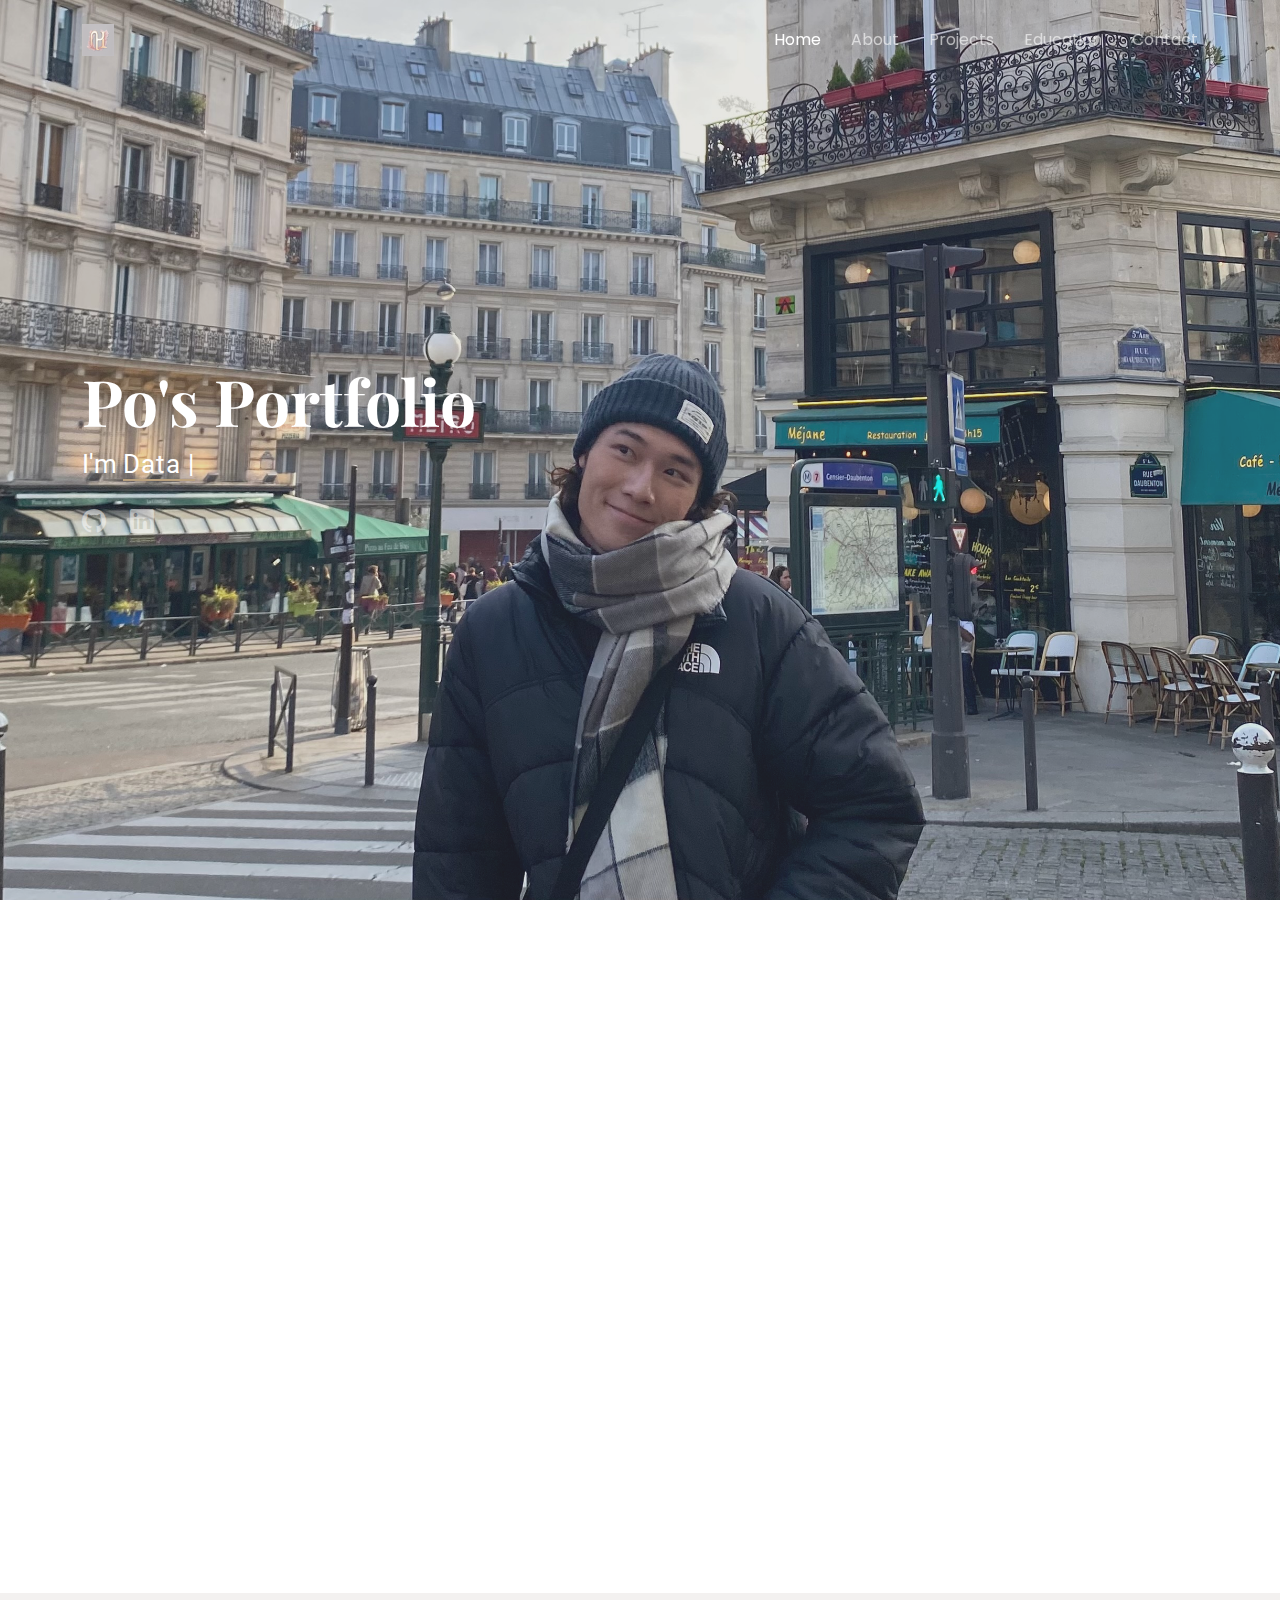
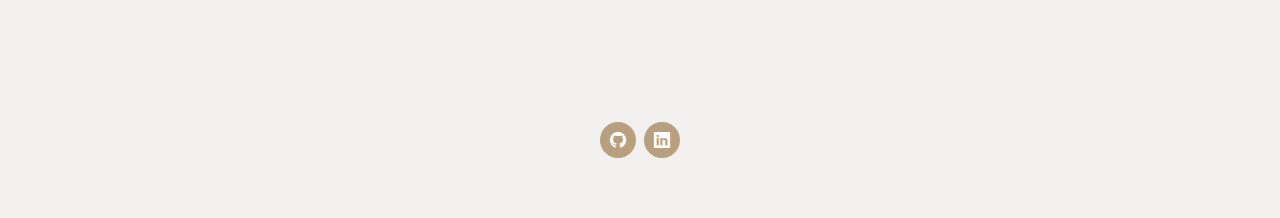
==== index.html @ 0074f0f7 "First_P" ====
<!DOCTYPE html>
<html lang="en">

<head>
  <meta charset="utf-8">
  <meta content="width=device-width, initial-scale=1.0" name="viewport">
  <title>Po - Portfolio</title>
  <meta name="description" content="">
  <meta name="keywords" content="">

  <!-- Favicons -->
  <link href="assets/img/cropped-Logo.png" rel="icon">
  <link href="assets/img/cropped-Logo.png" rel="apple-touch-icon">

  <!-- Fonts -->
  <link href="https://fonts.googleapis.com" rel="preconnect">
  <link href="https://fonts.gstatic.com" rel="preconnect" crossorigin>
  <link
    href="https://fonts.googleapis.com/css2?family=Roboto:ital,wght@0,100;0,300;0,400;0,500;0,700;0,900;1,100;1,300;1,400;1,500;1,700;1,900&family=Poppins:ital,wght@0,100;0,200;0,300;0,400;0,500;0,600;0,700;0,800;0,900;1,100;1,200;1,300;1,400;1,500;1,600;1,700;1,800;1,900&family=Playfair+Display:ital,wght@0,400;0,500;0,600;0,700;0,800;0,900;1,400;1,500;1,600;1,700;1,800;1,900&display=swap"
    rel="stylesheet">

  <!-- Vendor CSS Files -->
  <link href="assets/vendor/bootstrap/css/bootstrap.min.css" rel="stylesheet">
  <link href="assets/vendor/bootstrap-icons/bootstrap-icons.css" rel="stylesheet">
  <link href="assets/vendor/aos/aos.css" rel="stylesheet">
  <link href="assets/vendor/swiper/swiper-bundle.min.css" rel="stylesheet">
  <link href="assets/vendor/glightbox/css/glightbox.min.css" rel="stylesheet">

  <!-- Main CSS File -->
  <link href="assets/css/main.css" rel="stylesheet">

  <!-- =======================================================
  * Template Name: Folio
  * Template URL: https://bootstrapmade.com/folio-bootstrap-portfolio-template/
  * Updated: Aug 08 2024 with Bootstrap v5.3.3
  * Author: BootstrapMade.com
  * License: https://bootstrapmade.com/license/
  ======================================================== -->
</head>

<body class="index-page">

  <header id="header" class="header d-flex align-items-center fixed-top">
    <div class="container-fluid container-xl position-relative d-flex align-items-center justify-content-between">

      <a href="index.html" class="logo d-flex align-items-center">
        <!-- Uncomment the line below if you also wish to use an image logo -->
        <!-- <img src="assets/img/logo.png" alt=""> -->
        <img src="assets/img/cropped-Logo.png" alt="Po's Portfolio">
      </a>

      <nav id="navmenu" class="navmenu">
        <ul>
          <li><a href="#hero" class="active">Home</a></li>
          <li><a href="#about">About</a></li>
          <li><a href="#portfolio">Projects</a></li>
          <li><a href="#education">Education</a></li>
          <li><a href="#contact">Contact</a></li>

          <!-- <li class="dropdown"><a href="#"><span>Languages</span> <i class="bi bi-chevron-down toggle-dropdown"></i></a>
            <ul>
              <li><a href="#">English</a></li>
              <li><a href="#">中文</a></li>
              <li><a href="#">Français</a></li>
            </ul>
          </li> -->
        </ul>
        <i class="mobile-nav-toggle d-xl-none bi bi-list"></i>
      </nav>

    </div>
  </header>

  <main class="main">

    <!-- Hero Section -->
    <section id="hero" class="hero section dark-background">

      <img src="assets/img/main.jpeg" alt="" data-aos="fade-in">

      <div class="container" data-aos="fade-up" data-aos-delay="100">
        <h2>Po's Portfolio<br></h2>
        <p>I'm <span class="typed"
            data-typed-items="Data Enthusiast, Python Coder, Coffee Lover, Gamer by Night, Weekend Photographer, Foodie Forever"></span>
        </p>
        <div class="social-links">
          <a href="https://github.com/CleeementChen" target="_blank" rel="noopener noreferrer"><i
              class="bi bi-github"></i></a>
          <a href="https://www.linkedin.com/in/po-kuang-chen-23625821a/" target="_blank" rel="noopener noreferrer"><i
              class="bi bi-linkedin"></i></a>
        </div>
      </div>

    </section><!-- /Hero Section -->

    <!-- About Section -->
    <section id="about" class="about section">

      <!-- Section Title -->
      <div class="container section-title" data-aos="fade-up">
        <h2>About</h2>

      </div><!-- End Section Title -->

      <div class="container" data-aos="fade-up" data-aos-delay="100">

        <div class="row gy-4 justify-content-between">
          <div class="col-lg-4 profile-img align-self-start">
            <img src="assets/img/about.jpg" class="img-fluid" alt="">
          </div>
          <div class="col-lg-7 content">
            <h3>Study in France</h3>
            <p>Originally from Taipei, Taiwan, I have always been driven by curiosity and a passion for cultural
              exploration. My decision to study in France was more than just an academic pursuit—it was a challenge to
              step out of my comfort zone, embrace new perspectives, and grow both personally and professionally. Living
              in an international environment has sharpened my adaptability and communication skills, allowing me to
              connect with people from diverse backgrounds. Beyond academics, I delved into social media management,
              starting from scratch to build an audience while experimenting with marketing strategies, algorithms, and
              engagement techniques. These experiences have enriched my problem-solving mindset and creativity,
              qualities that I bring into every aspect of my work.</p>

            <h3>Passion with Expertise – My Professional Path</h3>
            <p>My dissertation revolves around enhancing machine learning
              models to predict sales trends, integrating analytical precision with strategic decision-making. I aspire
              to become a data scientist or data engineer, using technology to empower businesses with intelligent
              solutions while continuously refining my technical and interpersonal skills. My interests in languages,
              gaming, aesthetics, and investment studies not only fuel my creativity but also advance my ability to
              approach data with a fresh and innovative perspective.</p>
              
          </div>
        </div>

      </div>

    </section><!-- /About Section -->

    <section id="portfolio" class="portfolio section light-background">

      <!-- Section Title -->
      <div class="container section-title" data-aos="fade-up">
        <h2>Projects</h2>
      </div><!-- End Section Title -->

      <div class="container">

        <div class="isotope-layout" data-default-filter="*" data-layout="masonry" data-sort="original-order">

          <!-- <ul class="portfolio-filters isotope-filters" data-aos="fade-up" data-aos-delay="100">
            <li data-filter="*" class="filter-active">
                  All
            </li>
            <li data-filter=".filter-data">Data-Related</li>
            <li data-filter=".filter-web">Web Development</li>
          </ul> -->
          <!-- End Portfolio Filters -->

          <div class="row gy-4 isotope-container" data-aos="fade-up" data-aos-delay="200">

            <div class="col-lg-4 col-md-6 portfolio-item isotope-item filter-data">
              <a href="p1.html" title="More Details" class="details-link">
                <div class="portfolio-content h-100">
                  <h4>Master’s Dissertation – How to Enhancing Sales Forecasting with Time Series Analysis?
                  </h4>
                  <img src="assets/img/p1.png" class="img-fluid" alt="">
                  <div class="portfolio-info">
                    <!-- <a href="assets/img/p1.png" title="Conducted time-series analysis for sales forecasting and product association analysis on e-commerce datasets; assisting business in predicting product sales trends to manage inventory" data-gallery="portfolio-gallery-app" class="glightbox preview-link"><i class="bi bi-zoom-in"></i></a>                  -->
                    <!-- <a href="#" title="More Details" class="details-link"><i class="bi bi-link-45deg"></i></a> -->
                  </div>
                </div>
              </a>
            </div><!-- End Portfolio Item -->

            <div class="col-lg-4 col-md-6 portfolio-item isotope-item filter-data">
              <a href="p2.html" title="More Details" class="details-link">
                <div class="portfolio-content h-100">
                  <h4>Collaborative AI Project – Can Machine Learning Predicting Stock Trends?</h4>
                  <img src="assets/img/p2.png" class="img-fluid" alt="">
                  <div class="portfolio-info">
                    <!-- <a href="assets/img/p2.png" title="ting and product assosisting business in predicting product sales trends to manage inventory" data-gallery="portfolio-gallery-app" class="glightbox preview-link"><i class="bi bi-zoom-in"></i></a>                  -->
                    <!-- <a href="#" title="More Details" class="details-link"><i class="bi bi-link-45deg"></i></a> -->
                  </div>
                </div>
              </a>
            </div>

            <div class="col-lg-4 col-md-6 portfolio-item isotope-item filter-data">
              <a href="p3.html" title="More Details" class="details-link">
                <div class="portfolio-content h-100">
                  <h4>Sales Intelligence Unleashed: Power BI-Driven Business Insights
                  </h4>
                  <img src="assets/img/p3.png" class="img-fluid" alt="">
                  <div class="portfolio-info">
                    <!-- <a href="assets/img/p1.png" title="Conducted time-series analysis for sales forecasting and product association analysis on e-commerce datasets; assisting business in predicting product sales trends to manage inventory" data-gallery="portfolio-gallery-app" class="glightbox preview-link"><i class="bi bi-zoom-in"></i></a>                  -->
                    <!-- <a href="#" title="More Details" class="details-link"><i class="bi bi-link-45deg"></i></a> -->
                  </div>
                </div>
              </a>
            </div>

            <div class="col-lg-4 col-md-6 portfolio-item isotope-item filter-web">
              <a href="p4.html" title="More Details" class="details-link">
                <div class="portfolio-content h-100">
                  <h4>SmartCare: Digital Transformation for Long-Term Healthcare</h4>
                  <img src="assets/img/fjcuh/img1.png" class="img-fluid" alt="">
                  <div class="portfolio-info">
                    <!-- <a href="assets/img/inn.png" title="This is a course project for Inn Website design at Fu Jen Catholic University. The project included both front-end and back-end development" data-gallery="portfolio-gallery-app" class="glightbox preview-link"><i class="bi bi-zoom-in"></i></a>                  -->
                    <!-- <a href="#" title="More Details" class="details-link"><i class="bi bi-link-45deg"></i></a> -->
                  </div>
                </div>
              </a>
            </div>

            <div class="col-lg-4 col-md-6 portfolio-item isotope-item filter-web">
              <a href="p5.html" title="More Details" class="details-link">
                <div class="portfolio-content h-100">
                  <h4>Revolutionising Room Reservations: A Full-Stack Smart Booking System for School Inn</h4>
                  <img src="assets/img/inn/inn.png" class="img-fluid" alt="">
                  <div class="portfolio-info">
                    <!-- <a href="assets/img/inn.png" title="This is a course project for Inn Website design at Fu Jen Catholic University. The project included both front-end and back-end development" data-gallery="portfolio-gallery-app" class="glightbox preview-link"><i class="bi bi-zoom-in"></i></a>                  -->
                    <!-- <a href="#" title="More Details" class="details-link"><i class="bi bi-link-45deg"></i></a> -->
                  </div>
                </div>
              </a>
            </div>

          </div><!-- End Portfolio Container -->

        </div>

      </div>

    </section><!-- /Portfolio Section -->

    <section id="education" class="contact section">

      <!-- Section Title -->
      <div class="container section-title" data-aos="fade-up">
        <h2>Education</h2>
      </div><!-- End Section Title -->

      <!-- Education Background -->

      <!-- CSS for Education -->
      <style>
        /* Container styles */
        .edu-container {
          max-width: 800px;
          margin: 0 auto;
          padding: 20px;
        }

        /* Each education entry styles */
        .education-entry {
          display: flex;
          /* Enable horizontal layout */
          align-items: center;
          /* Vertically center items */
          margin-bottom: 20px;
          gap: 20px;
          /* Space between logo and details */
        }

        /* Logo styles */
        .education-logo img {
          width: 80px;
          /* Set logo width */
          height: auto;
          /* Maintain aspect ratio */
          object-fit: contain;
          /* Ensure logo is contained */
          border-radius: 8px;
          /* Optional: Rounded corners */
        }

        /* Details styles */
        .education-details {
          flex: 1;
          /* Allow details to take up remaining space */
        }

        .education-details h4 {
          font-size: 1.2rem;
          color: #333;
          margin: 0 0 10px;
        }

        .education-details p {
          margin: 5px 0;
          color: #666;
        }

        .education-details .date {
          font-size: 0.9rem;
          color: #999;
        }

        .education-entry {
          justify-content: center;
          /* Center horizontally */
        }

        @media (max-width: 768px) {
          .education-entry {
            flex-direction: column;
            /* Stack items vertically */
            text-align: center;
          }

          .education-logo img {
            margin-bottom: 10px;
          }
        }
      </style>

      <center>
        <div class="edu-container" data-aos="fade-up" data-aos-delay="100">

          <!-- Education Entry 1 -->
          <div class="education-entry">
            <div class="education-logo">
              <img src="/assets/img/montpellier_business_school_logo.jpeg" alt="Montpellier Business School Logo">
            </div>
            <div class="education-details">
              <h4>Montpellier Business School, Montpellier, France</h4>
              <p>Master of Big Data & Artificial Intelligence for Business</p>
              <p><span class="date">September 2023 – Present</span></p>
            </div>
          </div>

          <!-- Education Entry 2 -->
          <div class="education-entry">
            <div class="education-logo">
              <img src="/assets/img/fjcu.jpeg" alt="Fu Jen Catholic University Logo">
            </div>
            <div class="education-details">
              <h4>Fu Jen Catholic University, New Taipei City, Taiwan</h4>
              <p>Bachelor of Information Management</p>
              <p><span class="date">September 2020 – June 2023</span></p>
            </div>
          </div>

        </div>
      </center>
      <!-- End Education Background -->
    </section>

    <!-- Contact Section -->
    <section id="contact" class="contact section light-background">

      <!-- Section Title -->
      <div class="container section-title" data-aos="fade-up">
        <h2>Contact</h2>
      </div><!-- End Section Title -->

      <div class="container" data-aos="fade-up" data-aos-delay="100">

        <div class="info-wrap" data-aos="fade-up" data-aos-delay="200">
          <div class="row gy-5">

            <div class="col-lg-4">
              <div class="info-item d-flex align-items-center">
                <i class="bi bi-geo-alt flex-shrink-0"></i>
                <div>
                  <h3>Address</h3>
                  <p>Taipei, Taiwan(R.O.C)</p>
                </div>
              </div>
            </div><!-- End Info Item -->

            <div class="col-lg-4">
              <div class="info-item d-flex align-items-center">
                <i class="bi bi-telephone flex-shrink-0"></i>
                <div>
                  <h3>Call<br></h3>
                  <p>+886 983388368</p>
                </div>
              </div>
            </div><!-- End Info Item -->

            <div class="col-lg-4">
              <div class="info-item d-flex align-items-center">
                <i class="bi bi-envelope flex-shrink-0"></i>
                <div>
                  <h3>Email</h3>
                  <p>pokuang.chen0507@gmail.com</p>
                </div>
              </div>
            </div><!-- End Info Item -->

          </div>
        </div>

      </div>

    </section><!-- /Contact Section -->

  </main>

  <footer id="footer" class="footer light-background">
    <div class="container">
      <div class="social-links d-flex justify-content-center">
        <a href="https://github.com/CleeementChen" target="_blank" rel="noopener noreferrer"><i
            class="bi bi-github"></i></a>
        <a href="https://www.linkedin.com/in/po-kuang-chen-23625821a/" target="_blank" rel="noopener noreferrer"><i
            class="bi bi-linkedin"></i></a>
      </div>

    </div>
  </footer>

  <!-- Scroll Top -->
  <a href="#" id="scroll-top" class="scroll-top d-flex align-items-center justify-content-center"><i
      class="bi bi-arrow-up-short"></i></a>

  <!-- Preloader -->
  <div id="preloader"></div>

  <!-- Vendor JS Files -->
  <script src="assets/vendor/bootstrap/js/bootstrap.bundle.min.js"></script>
  <script src="assets/vendor/php-email-form/validate.js"></script>
  <script src="assets/vendor/aos/aos.js"></script>
  <script src="assets/vendor/typed.js/typed.umd.js"></script>
  <script src="assets/vendor/swiper/swiper-bundle.min.js"></script>
  <script src="assets/vendor/glightbox/js/glightbox.min.js"></script>
  <script src="assets/vendor/imagesloaded/imagesloaded.pkgd.min.js"></script>
  <script src="assets/vendor/isotope-layout/isotope.pkgd.min.js"></script>

  <!-- Main JS File -->
  <script src="assets/js/main.js"></script>

</body>

</html>
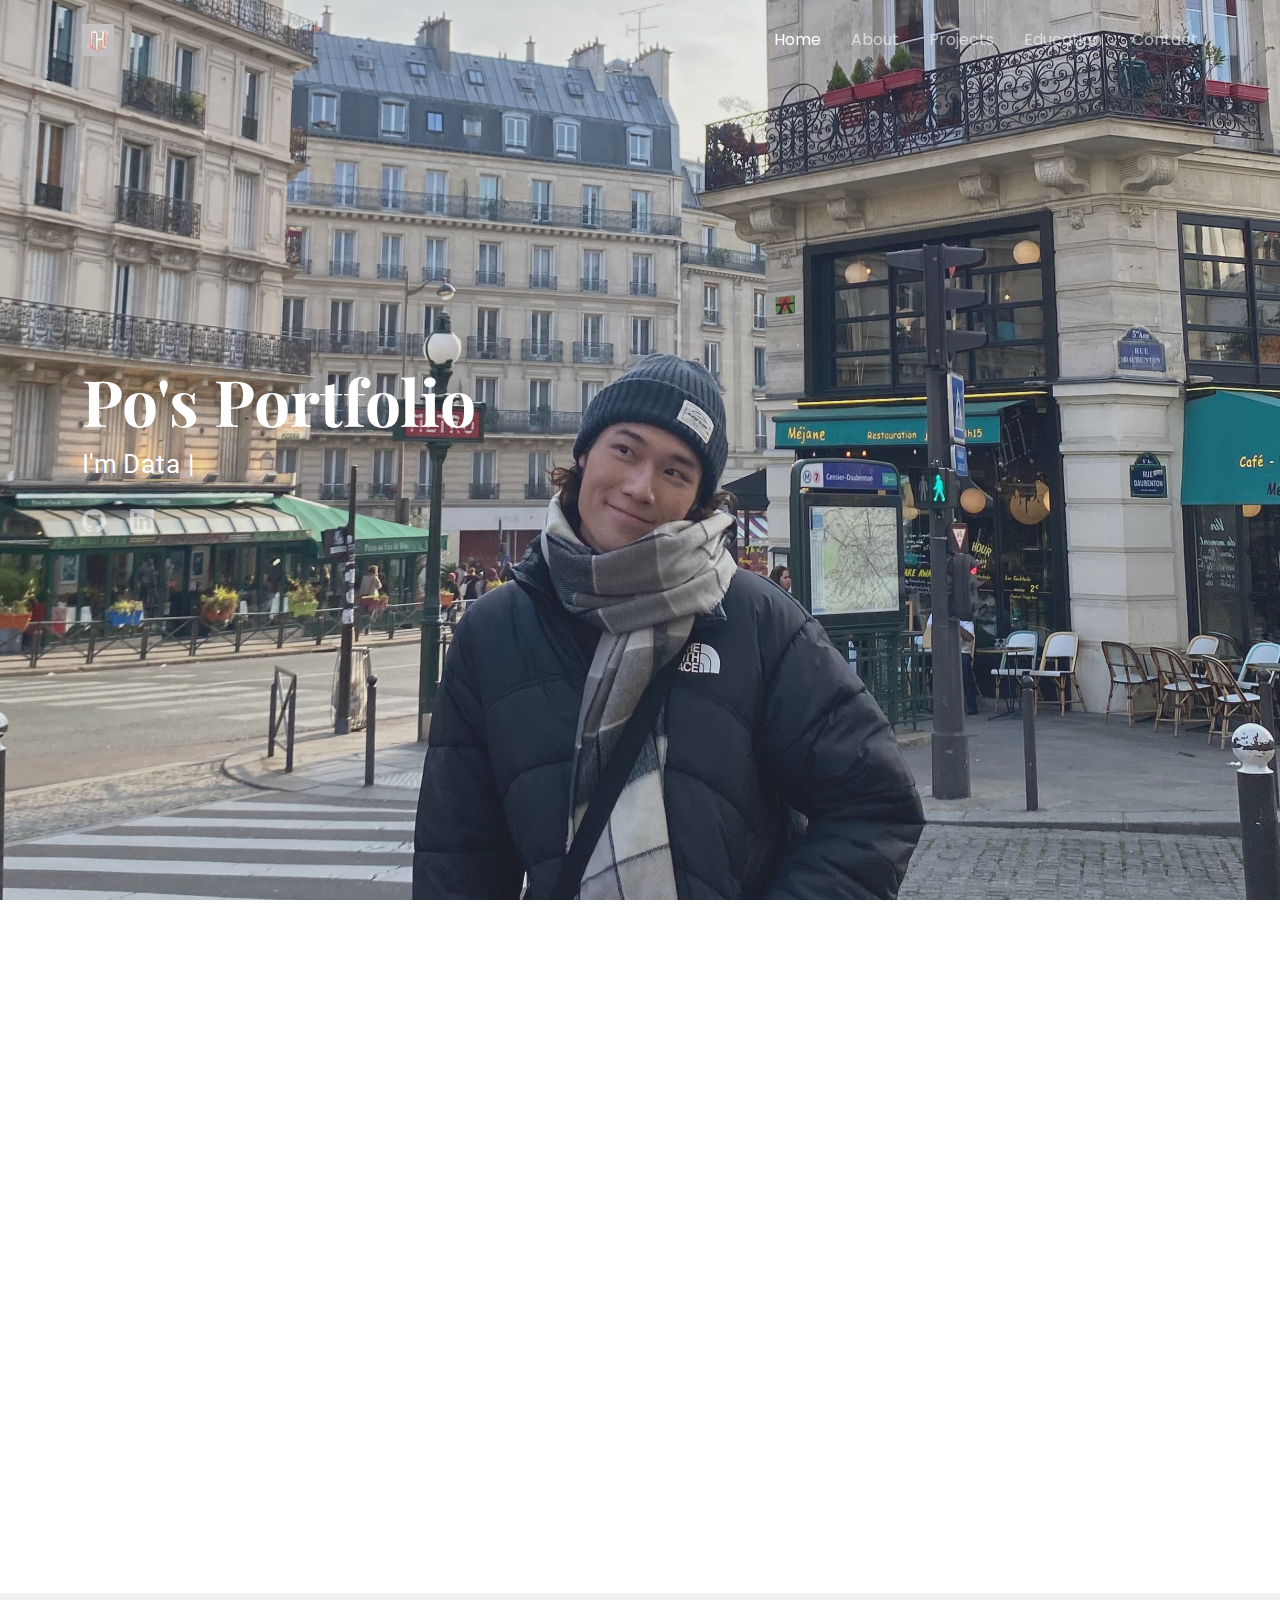
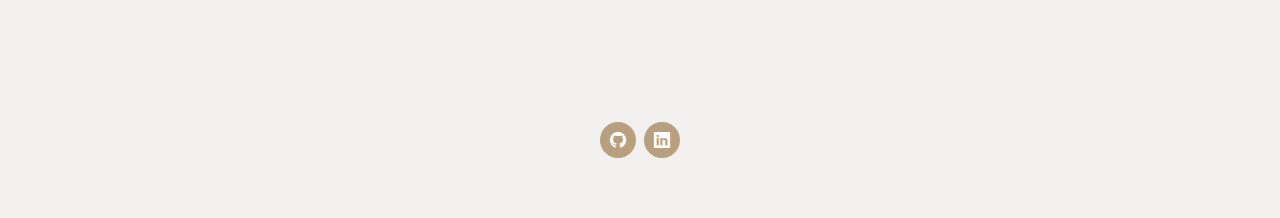
==== commit 7049e02a: "ok" ====
--- a/index.html
+++ b/index.html
@@ -9,8 +9,8 @@
   <meta name="keywords" content="">
 
   <!-- Favicons -->
-  <link href="assets/img/cropped-Logo.png" rel="icon">
-  <link href="assets/img/cropped-Logo.png" rel="apple-touch-icon">
+  <link href="assets/img/logo.jpeg" rel="icon">
+  <link href="assets/img/logo.jpeg" rel="apple-touch-icon">
 
   <!-- Fonts -->
   <link href="https://fonts.googleapis.com" rel="preconnect">
@@ -46,7 +46,7 @@
       <a href="index.html" class="logo d-flex align-items-center">
         <!-- Uncomment the line below if you also wish to use an image logo -->
         <!-- <img src="assets/img/logo.png" alt=""> -->
-        <img src="assets/img/cropped-Logo.png" alt="Po's Portfolio">
+        <img src="assets/img/logo.jpeg" alt="Po's Portfolio">
       </a>
 
       <nav id="navmenu" class="navmenu">
@@ -161,7 +161,7 @@
                 <div class="portfolio-content h-100">
                   <h4>Master’s Dissertation – How to Enhancing Sales Forecasting with Time Series Analysis?
                   </h4>
-                  <img src="assets/img/p1.png" class="img-fluid" alt="">
+                  <img src="assets/img/p1.jpeg" class="img-fluid" alt="">
                   <div class="portfolio-info">
                     <!-- <a href="assets/img/p1.png" title="Conducted time-series analysis for sales forecasting and product association analysis on e-commerce datasets; assisting business in predicting product sales trends to manage inventory" data-gallery="portfolio-gallery-app" class="glightbox preview-link"><i class="bi bi-zoom-in"></i></a>                  -->
                     <!-- <a href="#" title="More Details" class="details-link"><i class="bi bi-link-45deg"></i></a> -->
@@ -174,7 +174,7 @@
               <a href="p2.html" title="More Details" class="details-link">
                 <div class="portfolio-content h-100">
                   <h4>Collaborative AI Project – Can Machine Learning Predicting Stock Trends?</h4>
-                  <img src="assets/img/p2.png" class="img-fluid" alt="">
+                  <img src="assets/img/p2.jpeg" class="img-fluid" alt="">
                   <div class="portfolio-info">
                     <!-- <a href="assets/img/p2.png" title="ting and product assosisting business in predicting product sales trends to manage inventory" data-gallery="portfolio-gallery-app" class="glightbox preview-link"><i class="bi bi-zoom-in"></i></a>                  -->
                     <!-- <a href="#" title="More Details" class="details-link"><i class="bi bi-link-45deg"></i></a> -->
@@ -188,7 +188,7 @@
                 <div class="portfolio-content h-100">
                   <h4>Sales Intelligence Unleashed: Power BI-Driven Business Insights
                   </h4>
-                  <img src="assets/img/p3.png" class="img-fluid" alt="">
+                  <img src="assets/img/p3.jpeg" class="img-fluid" alt="">
                   <div class="portfolio-info">
                     <!-- <a href="assets/img/p1.png" title="Conducted time-series analysis for sales forecasting and product association analysis on e-commerce datasets; assisting business in predicting product sales trends to manage inventory" data-gallery="portfolio-gallery-app" class="glightbox preview-link"><i class="bi bi-zoom-in"></i></a>                  -->
                     <!-- <a href="#" title="More Details" class="details-link"><i class="bi bi-link-45deg"></i></a> -->
@@ -201,7 +201,7 @@
               <a href="p4.html" title="More Details" class="details-link">
                 <div class="portfolio-content h-100">
                   <h4>SmartCare: Digital Transformation for Long-Term Healthcare</h4>
-                  <img src="assets/img/fjcuh/img1.png" class="img-fluid" alt="">
+                  <img src="assets/img/fjcuh/img1.jpeg" class="img-fluid" alt="">
                   <div class="portfolio-info">
                     <!-- <a href="assets/img/inn.png" title="This is a course project for Inn Website design at Fu Jen Catholic University. The project included both front-end and back-end development" data-gallery="portfolio-gallery-app" class="glightbox preview-link"><i class="bi bi-zoom-in"></i></a>                  -->
                     <!-- <a href="#" title="More Details" class="details-link"><i class="bi bi-link-45deg"></i></a> -->
@@ -214,7 +214,7 @@
               <a href="p5.html" title="More Details" class="details-link">
                 <div class="portfolio-content h-100">
                   <h4>Revolutionising Room Reservations: A Full-Stack Smart Booking System for School Inn</h4>
-                  <img src="assets/img/inn/inn.png" class="img-fluid" alt="">
+                  <img src="assets/img/inn/inn.jpeg" class="img-fluid" alt="">
                   <div class="portfolio-info">
                     <!-- <a href="assets/img/inn.png" title="This is a course project for Inn Website design at Fu Jen Catholic University. The project included both front-end and back-end development" data-gallery="portfolio-gallery-app" class="glightbox preview-link"><i class="bi bi-zoom-in"></i></a>                  -->
                     <!-- <a href="#" title="More Details" class="details-link"><i class="bi bi-link-45deg"></i></a> -->
@@ -318,7 +318,7 @@
           <!-- Education Entry 1 -->
           <div class="education-entry">
             <div class="education-logo">
-              <img src="/assets/img/montpellier_business_school_logo.jpeg" alt="Montpellier Business School Logo">
+              <img src="assets/img/school/s1.jpeg" alt="">
             </div>
             <div class="education-details">
               <h4>Montpellier Business School, Montpellier, France</h4>
@@ -330,7 +330,7 @@
           <!-- Education Entry 2 -->
           <div class="education-entry">
             <div class="education-logo">
-              <img src="/assets/img/fjcu.jpeg" alt="Fu Jen Catholic University Logo">
+              <img src="assets/img/school/s2.jpeg" alt="">
             </div>
             <div class="education-details">
               <h4>Fu Jen Catholic University, New Taipei City, Taiwan</h4>
